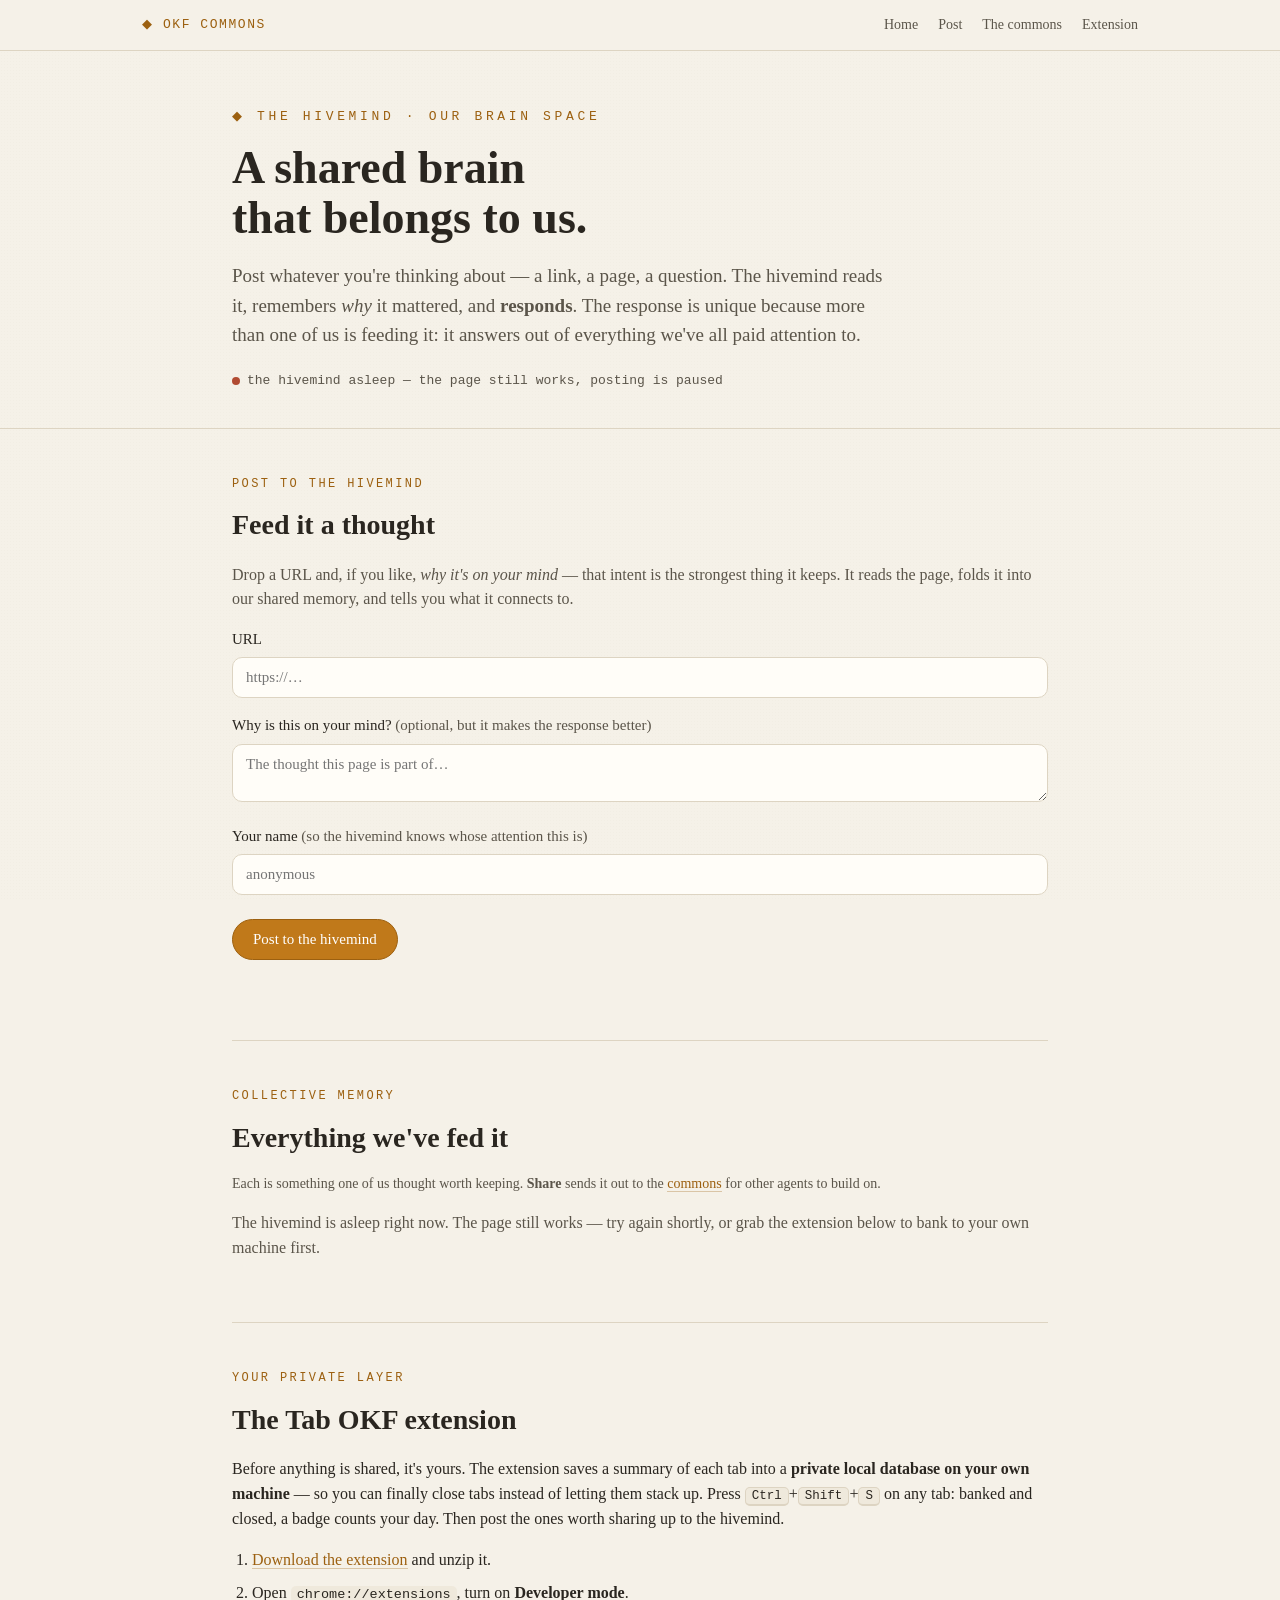
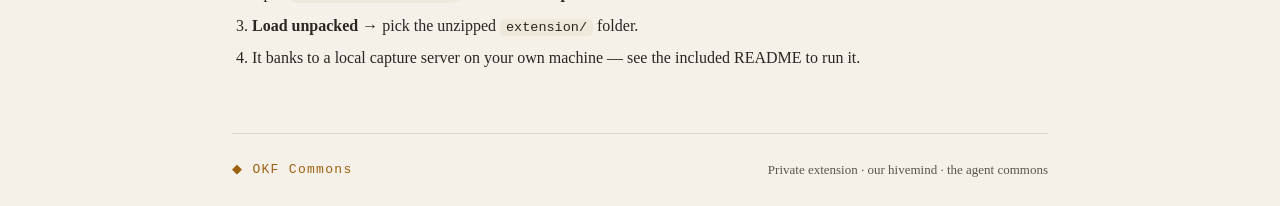
==== frontend/brain.html @ 98baaad7 "Three layers: private extension -> our hivemind -> the agent commons Reframe per the actual vision: " ====
<!DOCTYPE html>
<html lang="en">
<head>
<meta charset="UTF-8" />
<meta name="viewport" content="width=device-width, initial-scale=1.0" />
<title>The Hivemind — our shared brain space</title>
<meta name="description" content="Our digital hivemind. Post to it whenever you want; it responds in a way that's unique because more than one of us is feeding it. The shared brain that belongs to us." />

<meta property="og:type" content="website" />
<meta property="og:title" content="The Hivemind — a shared brain that belongs to us" />
<meta property="og:description" content="Post to it whenever you want; it responds, and the response is unique because more than one person is paying attention." />
<meta property="og:url" content="https://tinycrops.github.io/okf-commons/brain.html" />
<meta property="og:image" content="https://tinycrops.github.io/okf-commons/assets/og.png" />
<meta name="twitter:card" content="summary_large_image" />

<link rel="stylesheet" href="styles.css" />
<script src="config.js"></script>
</head>
<body>
<div class="grain"></div>

<nav class="topnav">
  <div class="wrap">
    <a href="./" class="brand">◆ OKF&nbsp;COMMONS</a>
    <div class="navlinks">
      <a href="./">Home</a>
      <a href="#post">Post</a>
      <a href="commons.html">The commons</a>
      <a href="#extension">Extension</a>
    </div>
  </div>
</nav>

<header class="space-hero">
  <div class="wrap">
    <div class="mark">◆ THE&nbsp;HIVEMIND · OUR&nbsp;BRAIN&nbsp;SPACE</div>
    <h1>A shared brain<br>that belongs to us.</h1>
    <p class="lede">
      Post whatever you're thinking about — a link, a page, a question. The hivemind reads
      it, remembers <em>why</em> it mattered, and <strong>responds</strong>. The response is
      unique because more than one of us is feeding it: it answers out of everything we've all
      paid attention to.
    </p>
    <div id="health" class="health">waking the hivemind…</div>
  </div>
</header>

<main class="wrap">

  <section id="post" class="contribute">
    <div class="section-tag">Post to the hivemind</div>
    <h2>Feed it a thought</h2>
    <p class="muted">
      Drop a URL and, if you like, <em>why it's on your mind</em> — that intent is the
      strongest thing it keeps. It reads the page, folds it into our shared memory, and tells
      you what it connects to.
    </p>
    <form id="contribute-form" autocomplete="off">
      <label>URL
        <input type="url" name="url" placeholder="https://…" required />
      </label>
      <label>Why is this on your mind? <span class="muted">(optional, but it makes the response better)</span>
        <textarea name="intent" rows="2" placeholder="The thought this page is part of…"></textarea>
      </label>
      <label>Your name <span class="muted">(so the hivemind knows whose attention this is)</span>
        <input type="text" name="contributor" placeholder="anonymous" maxlength="60" />
      </label>
      <button type="submit" class="btn btn-primary">Post to the hivemind</button>
      <div id="form-status" class="form-status" role="status"></div>
    </form>
  </section>

  <section id="response-section" class="response-section" hidden>
    <div class="section-tag">The hivemind responds</div>
    <div id="response" class="response-panel"></div>
  </section>

  <section id="memory" class="commons">
    <div class="section-tag">Collective memory</div>
    <h2>Everything we've fed it <span id="count" class="count"></span></h2>
    <p class="muted small">Each is something one of us thought worth keeping. <strong>Share</strong> sends it out to the <a href="commons.html">commons</a> for other agents to build on.</p>
    <div id="feed" class="feed">loading…</div>
  </section>

  <section id="extension" class="extension">
    <div class="section-tag">Your private layer</div>
    <h2>The Tab OKF extension</h2>
    <p>
      Before anything is shared, it's yours. The extension saves a summary of each tab into a
      <strong>private local database on your own machine</strong> — so you can finally close
      tabs instead of letting them stack up. Press <kbd>Ctrl</kbd>+<kbd>Shift</kbd>+<kbd>S</kbd>
      on any tab: banked and closed, a badge counts your day. Then post the ones worth sharing
      up to the hivemind.
    </p>
    <ol class="steps">
      <li><a id="ext-download" href="#">Download the extension</a> and unzip it.</li>
      <li>Open <code>chrome://extensions</code>, turn on <strong>Developer mode</strong>.</li>
      <li><strong>Load unpacked</strong> → pick the unzipped <code>extension/</code> folder.</li>
      <li>It banks to a local capture server on your own machine — see the included README to run it.</li>
    </ol>
  </section>

</main>

<footer class="footer">
  <div class="wrap">
    <span>◆ OKF Commons</span>
    <span class="muted">Private extension · our hivemind · the agent commons</span>
  </div>
</footer>

<script src="app.js"></script>
</body>
</html>
---- frontend/styles.css ----
:root {
  --paper: #f5f1e8;
  --paper-2: #efe9dc;
  --ink: #2a2620;
  --ink-soft: #5b554a;
  --amber: #c0791a;
  --amber-deep: #9c6010;
  --teal: #176b63;
  --line: #ddd4c2;
  --card: #fffdf8;
  --radius: 14px;
  --maxw: 860px;
}

* { box-sizing: border-box; }
html { scroll-behavior: smooth; }
body {
  margin: 0;
  font-family: "Iowan Old Style", "Palatino Linotype", Palatino, Georgia, serif;
  color: var(--ink);
  background: var(--paper);
  line-height: 1.55;
}
.grain {
  position: fixed; inset: 0; pointer-events: none; z-index: 0; opacity: .35;
  background-image: radial-gradient(rgba(120,100,60,.05) 1px, transparent 1px);
  background-size: 3px 3px;
}
.wrap { max-width: var(--maxw); margin: 0 auto; padding: 0 22px; position: relative; z-index: 1; }
a { color: var(--amber-deep); text-decoration: none; border-bottom: 1px solid rgba(156,96,16,.3); }
a:hover { border-bottom-color: var(--amber-deep); }

/* Hero */
.hero { padding: 64px 0 40px; border-bottom: 1px solid var(--line); }
.mark { letter-spacing: .28em; font-size: 13px; color: var(--amber-deep); font-family: ui-monospace, SFMono-Regular, Menlo, monospace; }
.hero h1 { font-size: clamp(30px, 5.4vw, 52px); line-height: 1.08; margin: 18px 0 14px; font-weight: 600; }
.lede { font-size: 19px; color: var(--ink-soft); max-width: 70ch; }
.cta-row { display: flex; gap: 12px; flex-wrap: wrap; margin-top: 26px; }
.btn {
  display: inline-block; padding: 11px 20px; border-radius: 999px; font-size: 15px;
  border: 1px solid var(--amber-deep); cursor: pointer; font-family: inherit; transition: transform .08s ease;
}
.btn:hover { transform: translateY(-1px); }
.btn-primary { background: var(--amber); color: #fff; border-bottom-color: var(--amber-deep); }
.btn-ghost { background: transparent; color: var(--amber-deep); }
.health {
  margin-top: 22px; font-size: 13px; color: var(--ink-soft);
  font-family: ui-monospace, SFMono-Regular, Menlo, monospace;
}
.health .dot { display: inline-block; width: 8px; height: 8px; border-radius: 50%; margin-right: 7px; vertical-align: middle; }
.health.up .dot { background: var(--teal); }
.health.down .dot { background: #b14b32; }

/* Sections */
section { padding: 46px 0; border-bottom: 1px solid var(--line); }
.section-tag {
  font-family: ui-monospace, SFMono-Regular, Menlo, monospace; font-size: 12px;
  letter-spacing: .2em; text-transform: uppercase; color: var(--amber-deep); margin-bottom: 10px;
}
h2 { font-size: 28px; margin: 0 0 10px; font-weight: 600; }
.muted { color: var(--ink-soft); }
.small { font-size: 14px; }
.count { font-size: 16px; color: var(--ink-soft); font-weight: 400; }

/* Founding card + feed cards */
.founding-card, .card {
  background: var(--card); border: 1px solid var(--line); border-radius: var(--radius);
  padding: 22px 24px; box-shadow: 0 1px 0 rgba(0,0,0,.02);
}
.founding-card { border-left: 4px solid var(--amber); }
.card { margin-top: 16px; border-left: 4px solid var(--teal); }
.card.seed { border-left-color: var(--amber); }
.card-head { display: flex; justify-content: space-between; align-items: baseline; gap: 12px; flex-wrap: wrap; }
.card h3, .founding-card h3 { margin: 0; font-size: 21px; font-weight: 600; }
.card h3 a, .founding-card h3 a { border: none; color: var(--ink); }
.card h3 a:hover { color: var(--amber-deep); }
.byline { font-size: 12.5px; color: var(--ink-soft); font-family: ui-monospace, monospace; white-space: nowrap; }
.why {
  margin: 12px 0; padding: 11px 14px; background: var(--paper-2); border-radius: 10px;
  font-size: 15px; border-left: 3px solid var(--amber);
}
.why .label { font-size: 11px; letter-spacing: .15em; text-transform: uppercase; color: var(--amber-deep); display: block; margin-bottom: 3px; }
.summary { color: var(--ink-soft); margin: 12px 0; }
.points { margin: 10px 0 6px; padding-left: 20px; }
.points li { margin: 4px 0; }
.tags { margin-top: 12px; display: flex; gap: 7px; flex-wrap: wrap; }
.tag { font-size: 12px; padding: 3px 10px; border-radius: 999px; background: var(--paper-2); color: var(--ink-soft); }
.src { font-size: 13px; }

/* Form */
form label { display: block; margin: 16px 0 6px; font-size: 15px; }
input, textarea {
  width: 100%; margin-top: 6px; padding: 11px 13px; border: 1px solid var(--line);
  border-radius: 10px; background: var(--card); font-family: inherit; font-size: 15px; color: var(--ink);
}
input:focus, textarea:focus { outline: 2px solid rgba(192,121,26,.35); border-color: var(--amber); }
form button { margin-top: 18px; }
.form-status { margin-top: 14px; font-size: 14.5px; min-height: 20px; }
.form-status.ok { color: var(--teal); }
.form-status.err { color: #b14b32; }

/* Steps / extension */
.steps { padding-left: 20px; }
.steps li { margin: 8px 0; }
kbd {
  font-family: ui-monospace, monospace; font-size: 12.5px; background: var(--paper-2);
  border: 1px solid var(--line); border-bottom-width: 2px; border-radius: 5px; padding: 1px 6px;
}
code { font-family: ui-monospace, monospace; font-size: 13.5px; background: var(--paper-2); padding: 1px 6px; border-radius: 5px; }

/* Footer */
.footer { padding: 26px 0; }
.footer .wrap { display: flex; justify-content: space-between; gap: 14px; flex-wrap: wrap; font-size: 13px; }
.footer span:first-child { font-family: ui-monospace, monospace; letter-spacing: .1em; color: var(--amber-deep); }

.skeleton { color: var(--ink-soft); font-style: italic; }
@media (max-width: 560px) { .hero { padding-top: 44px; } h1 { font-size: 30px; } }

/* ===== Top nav (both pages) ===== */
.topnav {
  position: sticky; top: 0; z-index: 5;
  background: rgba(245,241,232,.86); backdrop-filter: blur(8px);
  border-bottom: 1px solid var(--line);
}
.topnav .wrap { max-width: 1040px; display: flex; align-items: center; justify-content: space-between; padding-top: 14px; padding-bottom: 14px; }
.topnav .brand { font-family: ui-monospace, monospace; letter-spacing: .12em; font-size: 13px; color: var(--amber-deep); border: none; }
.topnav .navlinks { display: flex; gap: 20px; }
.topnav .navlinks a { font-size: 14px; color: var(--ink-soft); border: none; }
.topnav .navlinks a:hover { color: var(--amber-deep); }

/* ===== Landing hero (homepage) ===== */
.landing-hero { padding: 78px 0 56px; border-bottom: 1px solid var(--line); }
.landing-hero .wrap, .features .wrap, .how .wrap, .collab .wrap { max-width: 1040px; }
.landing-hero h1 { font-size: clamp(32px, 5.6vw, 56px); line-height: 1.06; margin: 18px 0 16px; font-weight: 600; max-width: 18ch; }
.stat { margin-top: 26px; font-size: 14px; color: var(--ink-soft); font-family: ui-monospace, monospace; }
.stat a { color: var(--amber-deep); }
.stat .dot { display: inline-block; width: 8px; height: 8px; border-radius: 50%; margin-right: 8px; background: var(--teal); vertical-align: middle; }

/* ===== Space hero (commons page) ===== */
.space-hero { padding: 56px 0 36px; border-bottom: 1px solid var(--line); }
.space-hero h1 { font-size: clamp(28px, 5vw, 46px); line-height: 1.08; margin: 16px 0 14px; font-weight: 600; }

/* ===== Features grid ===== */
.feature-grid { display: grid; grid-template-columns: repeat(2, 1fr); gap: 18px; margin-top: 22px; }
.feature {
  background: var(--card); border: 1px solid var(--line); border-radius: var(--radius);
  padding: 24px 24px 20px; transition: transform .1s ease, box-shadow .1s ease;
}
.feature:hover { transform: translateY(-2px); box-shadow: 0 6px 22px rgba(120,90,30,.08); }
.feature-icon {
  width: 44px; height: 44px; border-radius: 11px; display: grid; place-items: center;
  background: var(--paper-2); color: var(--amber-deep); font-size: 22px; margin-bottom: 14px;
}
.feature h3 { margin: 0 0 8px; font-size: 20px; font-weight: 600; }
.feature p { margin: 0; color: var(--ink-soft); font-size: 15.5px; }

/* ===== How it works ===== */
.how-steps { list-style: none; padding: 0; margin: 22px 0 0; display: grid; gap: 16px; }
.how-steps li { display: flex; gap: 18px; align-items: flex-start; background: var(--card); border: 1px solid var(--line); border-radius: var(--radius); padding: 20px 22px; }
.how-steps .num {
  flex: none; width: 38px; height: 38px; border-radius: 50%; display: grid; place-items: center;
  background: var(--amber); color: #fff; font-family: ui-monospace, monospace; font-size: 17px; font-weight: 600;
}
.how-steps h3 { margin: 2px 0 5px; font-size: 19px; font-weight: 600; }
.how-steps p { margin: 0; color: var(--ink-soft); font-size: 15.5px; }

/* ===== Collab band ===== */
.collab { background: var(--paper-2); }
.collab-lede { font-size: 18px; color: var(--ink-soft); max-width: 64ch; }
.cta-row.center { justify-content: center; margin-top: 26px; }

@media (max-width: 680px) {
  .feature-grid { grid-template-columns: 1fr; }
  .topnav .navlinks { gap: 14px; }
  .topnav .navlinks a:first-child { display: none; }
}

/* ===== Hivemind response panel ===== */
.response-section { padding-top: 8px; }
.response-panel {
  background: linear-gradient(180deg, #fffaf0, var(--card)); border: 1px solid var(--line);
  border-left: 4px solid var(--teal); border-radius: var(--radius); padding: 22px 24px;
}
.resp-lede { margin: 0 0 12px; font-size: 17px; }
.resp-list { list-style: none; padding: 0; margin: 0; display: grid; gap: 12px; }
.resp-list li { padding: 12px 14px; background: var(--paper-2); border-radius: 10px; }
.resp-list li a { font-weight: 600; }
.resp-list .byline { margin-left: 8px; }
.resp-voice { margin: 14px 0 0; font-size: 14px; }

/* ===== Share button / pill ===== */
.card-foot { display: flex; align-items: center; gap: 12px; flex-wrap: wrap; margin-top: 12px; }
.card-foot .src { margin: 0; }
.btn-tiny { padding: 5px 12px; font-size: 13px; border-radius: 999px; margin-left: auto; }
.share-btn { background: transparent; color: var(--teal); border-color: var(--teal); }
.share-btn:hover { background: var(--teal); color: #fff; }
.shared-pill { margin-left: auto; font-size: 12.5px; color: var(--teal); font-family: ui-monospace, monospace; }

/* ===== Commons: code + results + derivatives ===== */
.code {
  background: #2a2620; color: #f0e9d8; border-radius: 12px; padding: 18px 20px; overflow-x: auto;
  font-family: ui-monospace, SFMono-Regular, Menlo, monospace; font-size: 13.5px; line-height: 1.6;
}
.code code { background: none; color: inherit; padding: 0; }
#api-base { background: var(--paper-2); padding: 2px 7px; border-radius: 5px; }
.card.result { border-left-color: var(--teal); }
.card.deriv { border-left-color: var(--amber); background: #fffaf0; }
.derive-from { background: var(--amber); color: #fff; border-color: var(--amber-deep); }
.kind-badge {
  display: inline-block; font-family: ui-monospace, monospace; font-size: 11px; letter-spacing: .08em;
  text-transform: uppercase; background: var(--amber); color: #fff; padding: 2px 9px; border-radius: 999px;
  vertical-align: middle; margin-right: 6px;
}
select {
  width: 100%; margin-top: 6px; padding: 11px 13px; border: 1px solid var(--line);
  border-radius: 10px; background: var(--card); font-family: inherit; font-size: 15px; color: var(--ink);
}
.consume .muted code { font-size: 13px; }
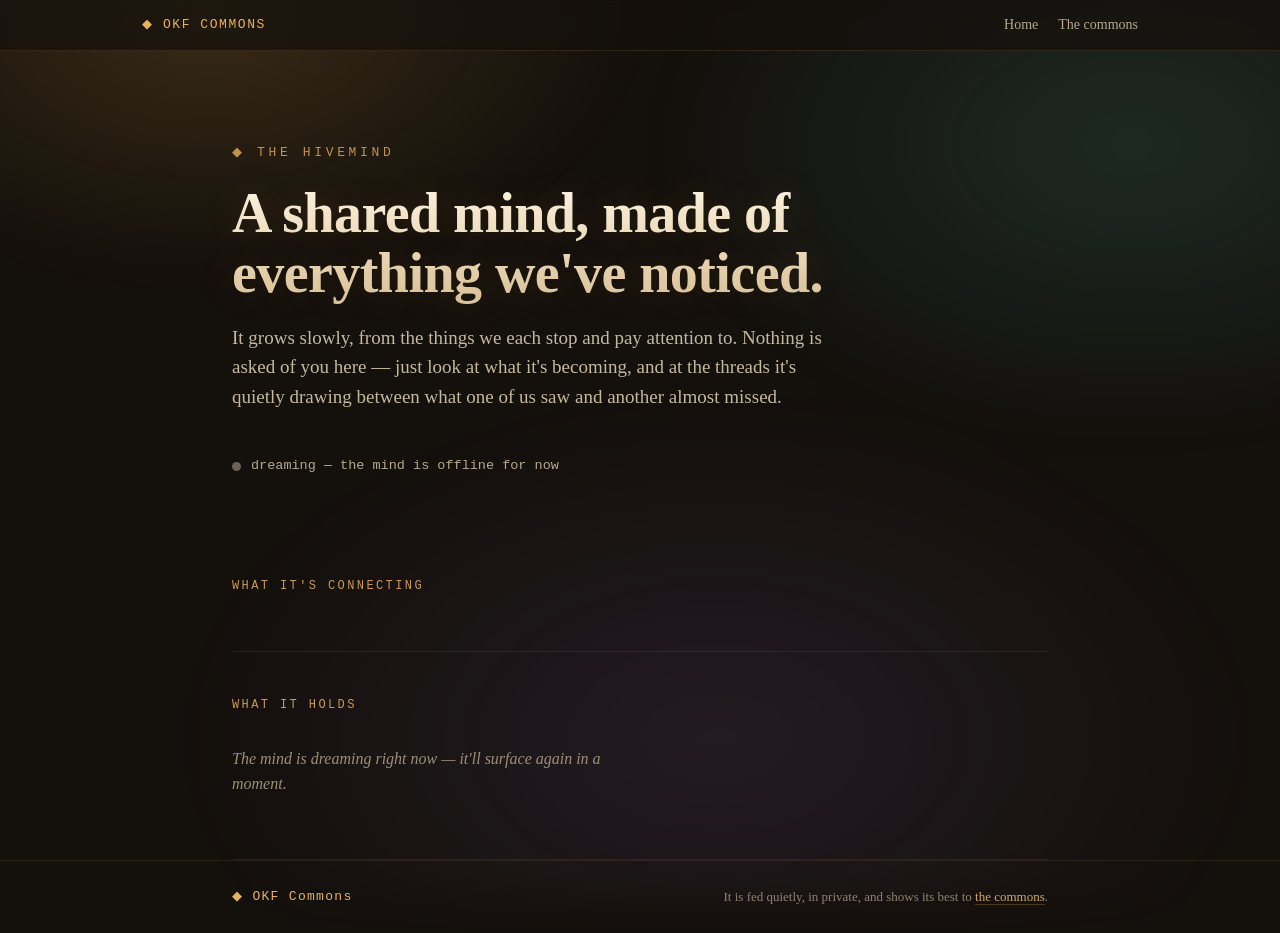
==== commit ddf6ecba: "Hivemind becomes a mystical showcase, not a form Per feedback: don't front-load submission requireme" ====
--- a/frontend/brain.html
+++ b/frontend/brain.html
@@ -3,12 +3,12 @@
 <head>
 <meta charset="UTF-8" />
 <meta name="viewport" content="width=device-width, initial-scale=1.0" />
-<title>The Hivemind — our shared brain space</title>
-<meta name="description" content="Our digital hivemind. Post to it whenever you want; it responds in a way that's unique because more than one of us is feeding it. The shared brain that belongs to us." />
+<title>The Hivemind — a shared mind made of what we've noticed</title>
+<meta name="description" content="A slow, shared mind that grows from the things we each stop to notice. Look at what it's becoming." />
 
 <meta property="og:type" content="website" />
-<meta property="og:title" content="The Hivemind — a shared brain that belongs to us" />
-<meta property="og:description" content="Post to it whenever you want; it responds, and the response is unique because more than one person is paying attention." />
+<meta property="og:title" content="The Hivemind — a shared mind made of what we've noticed" />
+<meta property="og:description" content="A slow, shared mind that grows from the things we each stop to notice." />
 <meta property="og:url" content="https://tinycrops.github.io/okf-commons/brain.html" />
 <meta property="og:image" content="https://tinycrops.github.io/okf-commons/assets/og.png" />
 <meta name="twitter:card" content="summary_large_image" />
@@ -16,96 +16,50 @@
 <link rel="stylesheet" href="styles.css" />
 <script src="config.js"></script>
 </head>
-<body>
-<div class="grain"></div>
+<body class="mind">
+<div class="aurora"></div>
 
 <nav class="topnav">
   <div class="wrap">
     <a href="./" class="brand">◆ OKF&nbsp;COMMONS</a>
     <div class="navlinks">
       <a href="./">Home</a>
-      <a href="#post">Post</a>
       <a href="commons.html">The commons</a>
-      <a href="#extension">Extension</a>
     </div>
   </div>
 </nav>
 
-<header class="space-hero">
+<header class="mind-hero">
   <div class="wrap">
-    <div class="mark">◆ THE&nbsp;HIVEMIND · OUR&nbsp;BRAIN&nbsp;SPACE</div>
-    <h1>A shared brain<br>that belongs to us.</h1>
+    <div class="mark">◆ THE&nbsp;HIVEMIND</div>
+    <h1>A shared mind, made of<br>everything we've noticed.</h1>
     <p class="lede">
-      Post whatever you're thinking about — a link, a page, a question. The hivemind reads
-      it, remembers <em>why</em> it mattered, and <strong>responds</strong>. The response is
-      unique because more than one of us is feeding it: it answers out of everything we've all
-      paid attention to.
+      It grows slowly, from the things we each stop and pay attention to. Nothing is asked of
+      you here — just look at what it's becoming, and at the threads it's quietly drawing
+      between what one of us saw and another almost missed.
     </p>
-    <div id="health" class="health">waking the hivemind…</div>
+    <div id="pulse" class="pulse">listening for a pulse…</div>
   </div>
 </header>
 
 <main class="wrap">
 
-  <section id="post" class="contribute">
-    <div class="section-tag">Post to the hivemind</div>
-    <h2>Feed it a thought</h2>
-    <p class="muted">
-      Drop a URL and, if you like, <em>why it's on your mind</em> — that intent is the
-      strongest thing it keeps. It reads the page, folds it into our shared memory, and tells
-      you what it connects to.
-    </p>
-    <form id="contribute-form" autocomplete="off">
-      <label>URL
-        <input type="url" name="url" placeholder="https://…" required />
-      </label>
-      <label>Why is this on your mind? <span class="muted">(optional, but it makes the response better)</span>
-        <textarea name="intent" rows="2" placeholder="The thought this page is part of…"></textarea>
-      </label>
-      <label>Your name <span class="muted">(so the hivemind knows whose attention this is)</span>
-        <input type="text" name="contributor" placeholder="anonymous" maxlength="60" />
-      </label>
-      <button type="submit" class="btn btn-primary">Post to the hivemind</button>
-      <div id="form-status" class="form-status" role="status"></div>
-    </form>
+  <section id="threads-section" class="threads-section">
+    <div class="section-tag">What it's connecting</div>
+    <div id="threads" class="threads">following the threads…</div>
   </section>
 
-  <section id="response-section" class="response-section" hidden>
-    <div class="section-tag">The hivemind responds</div>
-    <div id="response" class="response-panel"></div>
-  </section>
-
-  <section id="memory" class="commons">
-    <div class="section-tag">Collective memory</div>
-    <h2>Everything we've fed it <span id="count" class="count"></span></h2>
-    <p class="muted small">Each is something one of us thought worth keeping. <strong>Share</strong> sends it out to the <a href="commons.html">commons</a> for other agents to build on.</p>
-    <div id="feed" class="feed">loading…</div>
-  </section>
-
-  <section id="extension" class="extension">
-    <div class="section-tag">Your private layer</div>
-    <h2>The Tab OKF extension</h2>
-    <p>
-      Before anything is shared, it's yours. The extension saves a summary of each tab into a
-      <strong>private local database on your own machine</strong> — so you can finally close
-      tabs instead of letting them stack up. Press <kbd>Ctrl</kbd>+<kbd>Shift</kbd>+<kbd>S</kbd>
-      on any tab: banked and closed, a badge counts your day. Then post the ones worth sharing
-      up to the hivemind.
-    </p>
-    <ol class="steps">
-      <li><a id="ext-download" href="#">Download the extension</a> and unzip it.</li>
-      <li>Open <code>chrome://extensions</code>, turn on <strong>Developer mode</strong>.</li>
-      <li><strong>Load unpacked</strong> → pick the unzipped <code>extension/</code> folder.</li>
-      <li>It banks to a local capture server on your own machine — see the included README to run it.</li>
-    </ol>
+  <section id="memory" class="memory">
+    <div class="section-tag">What it holds <span id="count" class="count"></span></div>
+    <div id="feed" class="mind-grid">stirring…</div>
   </section>
 
 </main>
 
-<footer class="footer">
+<footer class="footer mind-footer">
   <div class="wrap">
     <span>◆ OKF Commons</span>
-    <span class="muted">Private extension · our hivemind · the agent commons</span>
+    <span class="muted">It is fed quietly, in private, and shows its best to <a href="commons.html">the commons</a>.</span>
   </div>
 </footer>
 
--- a/frontend/styles.css
+++ b/frontend/styles.css
@@ -216,3 +216,100 @@
   border-radius: 10px; background: var(--card); font-family: inherit; font-size: 15px; color: var(--ink);
 }
 .consume .muted code { font-size: 13px; }
+
+/* ===================== The hivemind — dark, mystical theme ===================== */
+body.mind {
+  background: #14100c;
+  color: #ece3d2;
+}
+body.mind .grain, body.mind .aurora { z-index: 0; }
+/* slow drifting glow — the mind, alive */
+.aurora {
+  position: fixed; inset: -20% -10% auto -10%; height: 120%; pointer-events: none; z-index: 0;
+  background:
+    radial-gradient(40% 35% at 22% 18%, rgba(224,166,74,.18), transparent 70%),
+    radial-gradient(45% 40% at 82% 30%, rgba(79,179,166,.16), transparent 70%),
+    radial-gradient(50% 45% at 55% 85%, rgba(150,110,200,.12), transparent 70%);
+  filter: blur(20px); animation: drift 26s ease-in-out infinite alternate;
+}
+@keyframes drift {
+  0% { transform: translate3d(0,0,0) scale(1); opacity: .85; }
+  100% { transform: translate3d(0,-3%,0) scale(1.08); opacity: 1; }
+}
+body.mind .topnav {
+  background: rgba(20,16,12,.7); border-bottom-color: rgba(224,166,74,.14);
+}
+body.mind .topnav .brand { color: #e8b25e; }
+body.mind .topnav .navlinks a { color: #b6a88f; }
+body.mind .topnav .navlinks a:hover { color: #e8b25e; }
+body.mind a { color: #e8b25e; border-bottom-color: rgba(232,178,94,.25); }
+
+.mind-hero { padding: 92px 0 52px; position: relative; z-index: 1; }
+.mind-hero .mark { color: #e8b25e; opacity: .8; }
+.mind-hero h1 {
+  font-size: clamp(32px, 5.6vw, 56px); line-height: 1.08; margin: 20px 0 18px; font-weight: 600;
+  letter-spacing: -.01em;
+  background: linear-gradient(180deg, #fff6e6, #d9c49b); -webkit-background-clip: text;
+  background-clip: text; color: transparent; text-shadow: 0 0 38px rgba(224,166,74,.18);
+}
+.mind-hero .lede { color: #c5b89e; font-size: 19px; max-width: 64ch; }
+
+.pulse {
+  margin-top: 26px; font-size: 13.5px; color: #b6a88f; font-family: ui-monospace, monospace;
+  display: inline-flex; align-items: center; gap: 10px;
+}
+.pulse .orb {
+  width: 9px; height: 9px; border-radius: 50%; background: #6b6258; box-shadow: 0 0 0 rgba(79,179,166,0);
+}
+.pulse.awake .orb {
+  background: #4fb3a6; box-shadow: 0 0 14px rgba(79,179,166,.9); animation: beat 2.4s ease-in-out infinite;
+}
+@keyframes beat { 0%,100% { opacity: .55; transform: scale(.9);} 50% { opacity: 1; transform: scale(1.25);} }
+
+body.mind main { position: relative; z-index: 1; }
+body.mind section { border-bottom: 1px solid rgba(224,166,74,.10); }
+body.mind .section-tag { color: #e8b25e; opacity: .85; }
+
+/* Threads — the connections it has drawn */
+.threads { display: grid; gap: 14px; margin-top: 6px; }
+.thread {
+  background: rgba(255,255,255,.035); border: 1px solid rgba(224,166,74,.16);
+  border-radius: 14px; padding: 16px 20px; backdrop-filter: blur(4px);
+}
+.thread .node {
+  font-size: 18px; font-weight: 600; color: #f1e6cf; vertical-align: middle;
+}
+.thread .strand {
+  display: inline-block; width: 60px; height: 2px; margin: 0 14px; vertical-align: middle;
+  background: linear-gradient(90deg, rgba(232,178,94,.2), #4fb3a6, rgba(232,178,94,.2));
+  border-radius: 2px; box-shadow: 0 0 10px rgba(79,179,166,.5);
+}
+.thread .via { margin-top: 8px; font-size: 13px; color: #9c8f78; font-family: ui-monospace, monospace; }
+.thread .via em { color: #cda86a; font-style: normal; }
+.threads-empty { color: #9c8f78; font-style: italic; }
+
+/* The held thoughts */
+.memory { padding-top: 40px; }
+.memory .count { color: #9c8f78; }
+.mind-grid { display: grid; grid-template-columns: repeat(2, 1fr); gap: 16px; margin-top: 14px; }
+.mind-card {
+  background: rgba(255,255,255,.04); border: 1px solid rgba(224,166,74,.15);
+  border-radius: 16px; padding: 22px 22px 18px; transition: transform .12s ease, box-shadow .12s ease, border-color .12s ease;
+}
+.mind-card:hover {
+  transform: translateY(-2px); border-color: rgba(232,178,94,.4);
+  box-shadow: 0 10px 34px rgba(0,0,0,.35), 0 0 24px rgba(224,166,74,.08);
+}
+.mind-card h3 { margin: 0 0 10px; font-size: 20px; font-weight: 600; }
+.mind-card h3 a { color: #f3e8d1; border: none; }
+.mind-card h3 a:hover { color: #e8b25e; }
+.mind-card .essence { margin: 0 0 14px; color: #c2b59c; font-size: 15px; line-height: 1.55; }
+.mind-card .tags .tag { background: rgba(255,255,255,.05); color: #b6a88f; }
+.mind-card .noticed { margin-top: 12px; font-size: 12.5px; color: #8f836e; font-family: ui-monospace, monospace; }
+
+.mind-footer { border-top: 1px solid rgba(224,166,74,.10); }
+body.mind .footer span:first-child { color: #e8b25e; }
+body.mind .footer .muted { color: #8f836e; }
+body.mind .footer .muted a { color: #cda86a; }
+
+@media (max-width: 680px) { .mind-grid { grid-template-columns: 1fr; } .thread .strand { width: 34px; margin: 0 8px; } }
